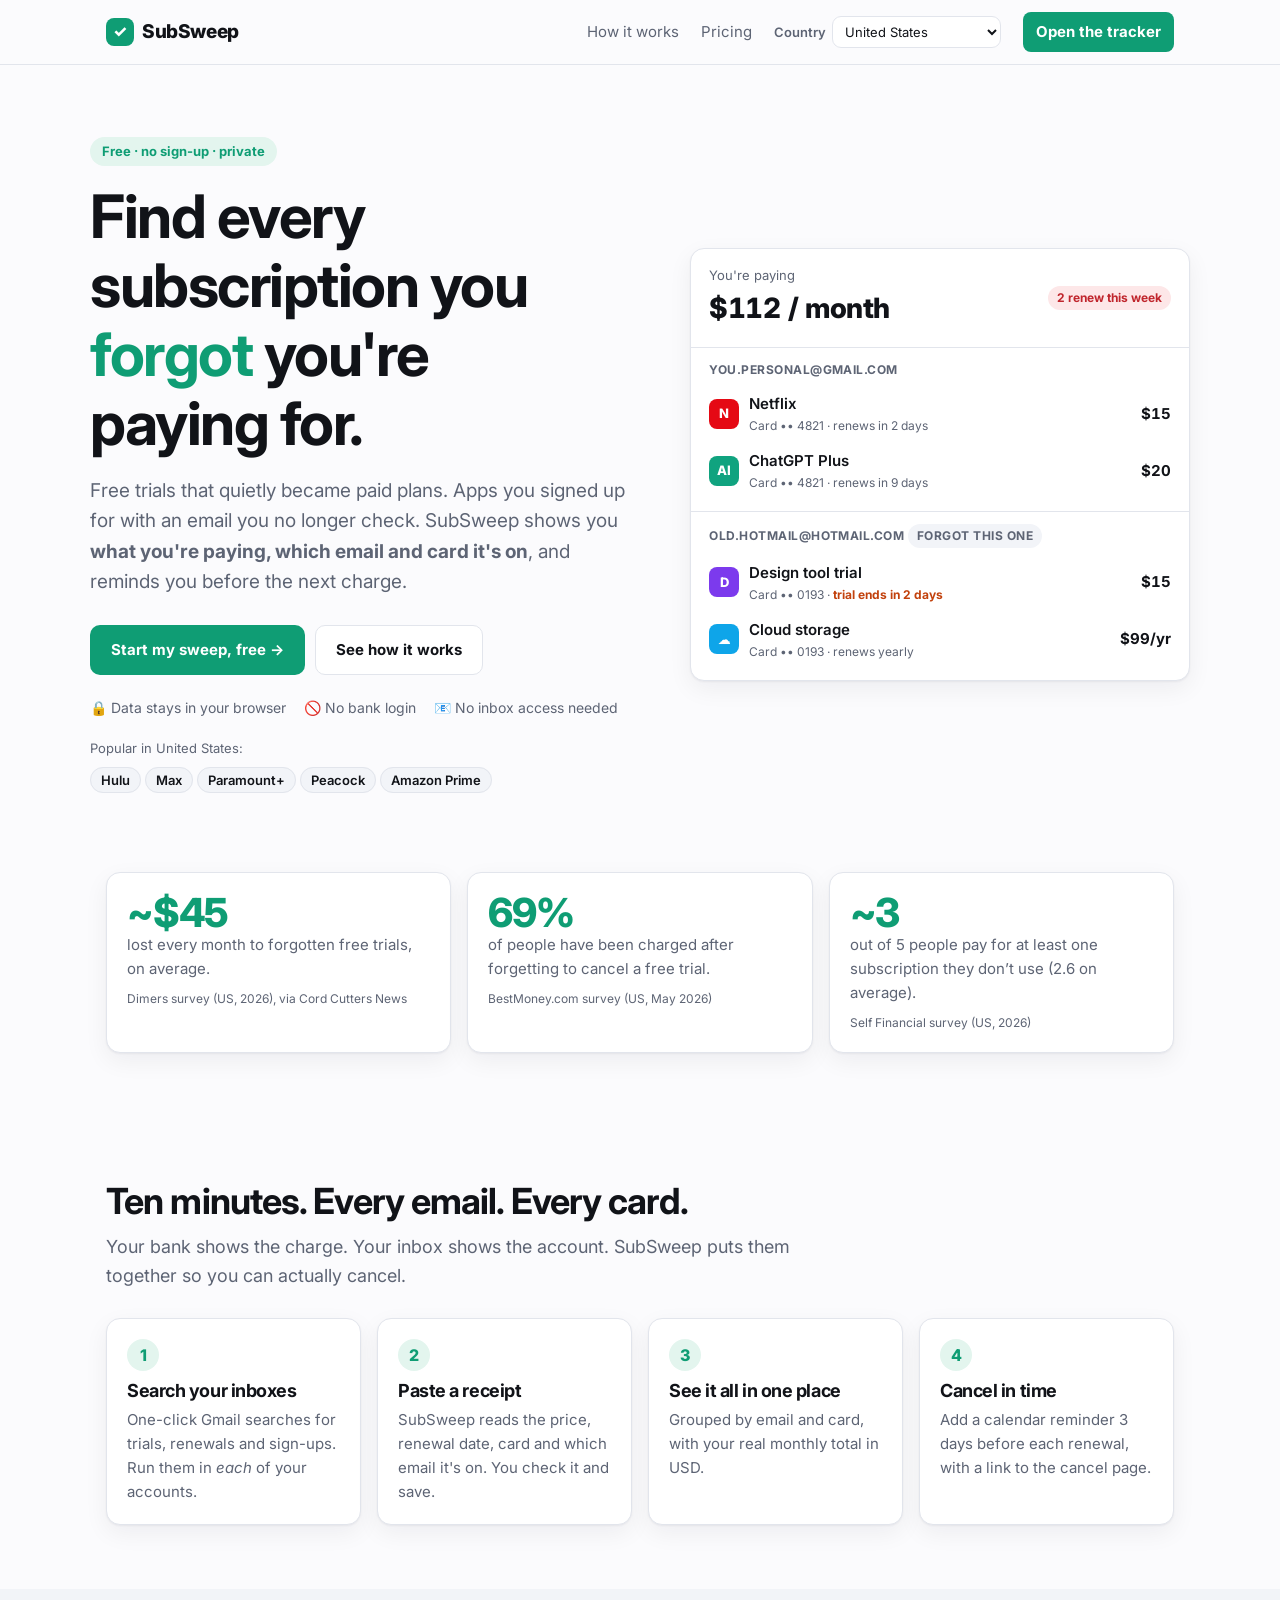
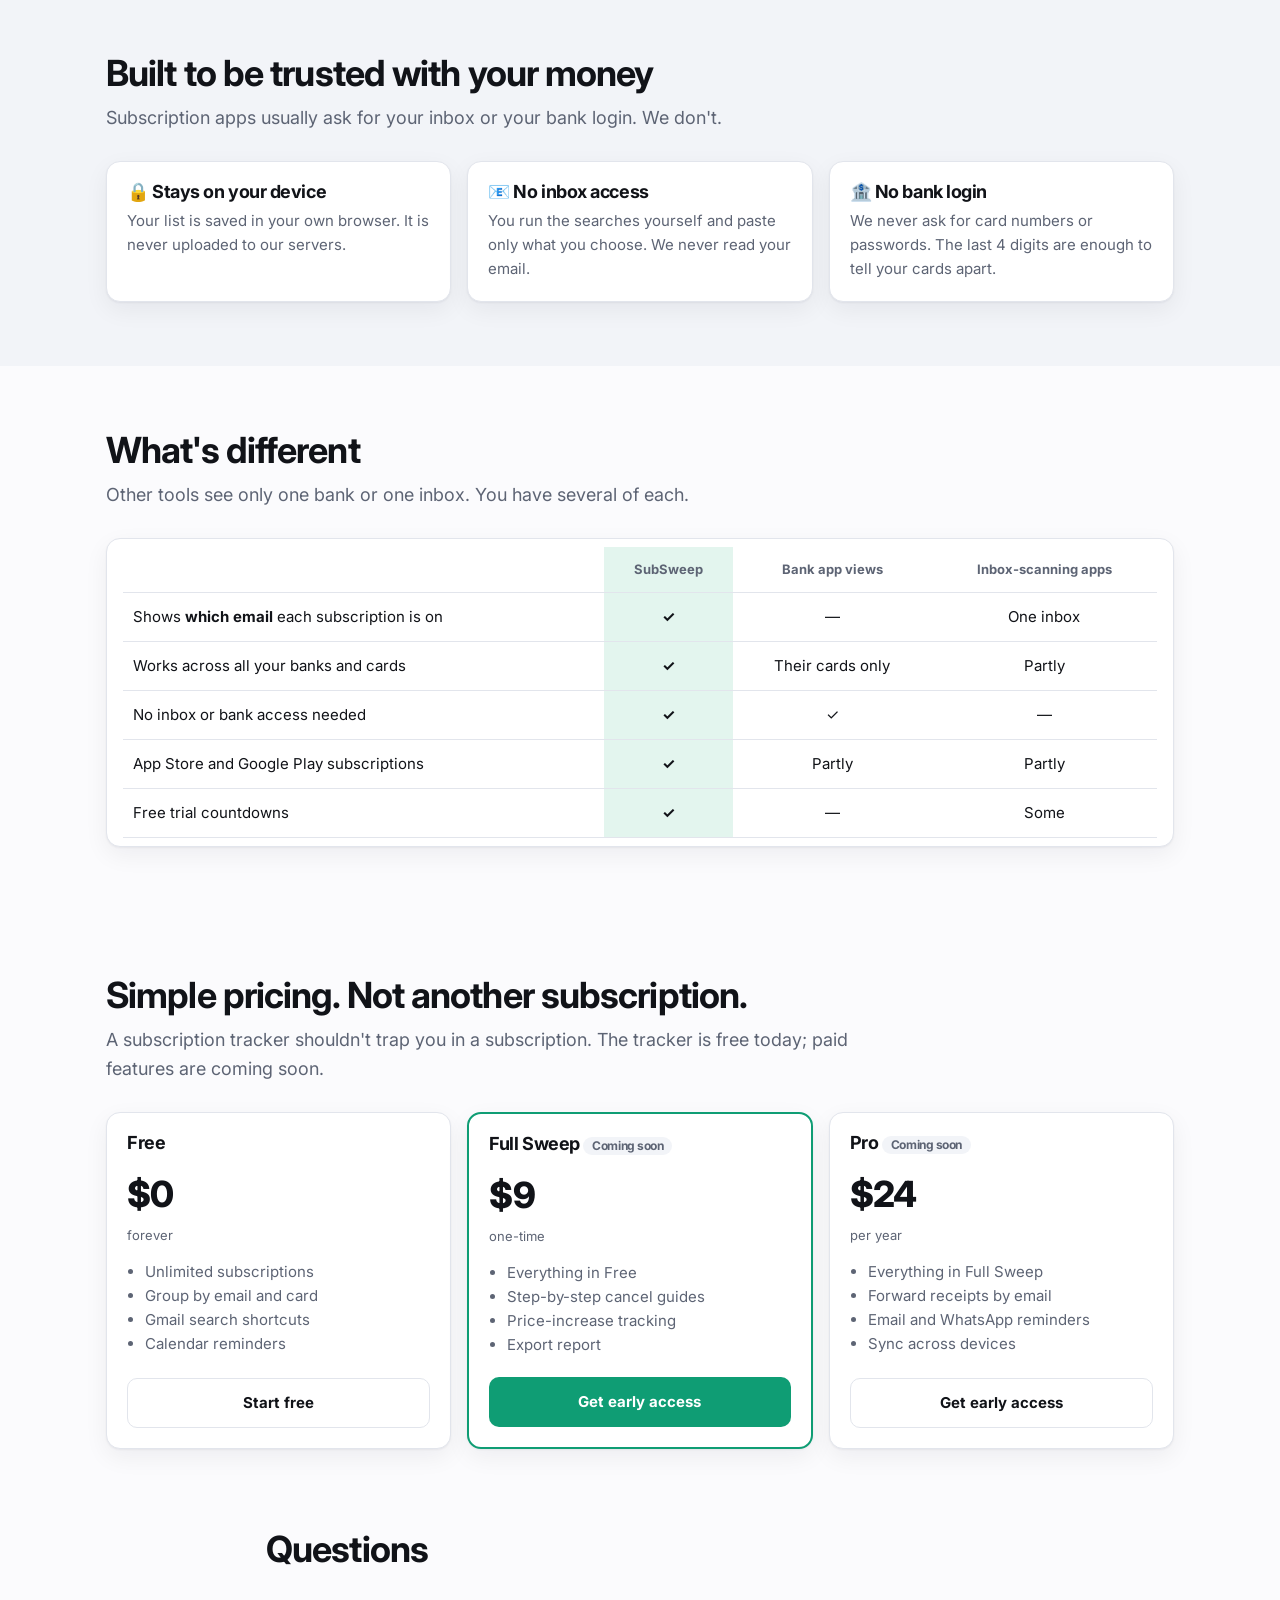
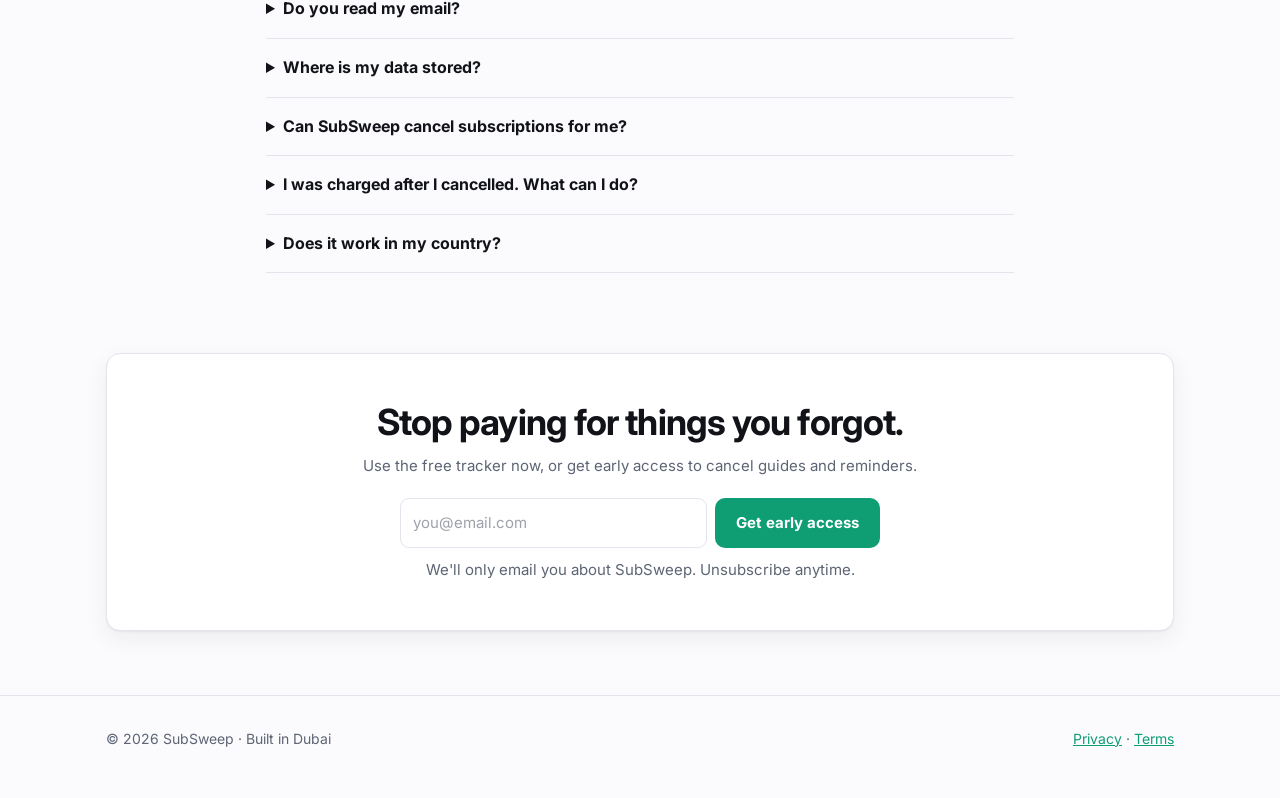
==== index.html @ aaaa26af "SubSweep: landing page and private subscription tracker Co-Authored-By: Claude Opus 5.5 <noreply@ant" ====
<!doctype html>
<html lang="en">
<head>
<meta charset="utf-8">
<meta name="viewport" content="width=device-width, initial-scale=1, viewport-fit=cover">
<title>SubSweep — Find every forgotten subscription</title>
<meta name="description" content="SubSweep finds the free trials and subscriptions you forgot, shows which email and card each one is on, and reminds you before you're charged. Free and private: your data stays in your browser.">
<link rel="canonical" href="https://subsweep.sharpmoneyboard.com/">
<meta property="og:type" content="website">
<meta property="og:site_name" content="SubSweep">
<meta property="og:title" content="SubSweep — Find every forgotten subscription">
<meta property="og:description" content="See every subscription, which email and card it's on, and get reminded before the next charge. Free, private, no sign-up.">
<meta property="og:url" content="https://subsweep.sharpmoneyboard.com/">
<meta property="og:image" content="https://subsweep.sharpmoneyboard.com/og.png">
<meta name="twitter:card" content="summary_large_image">
<meta name="theme-color" content="#0f9d74">
<link rel="icon" href="favicon.svg" type="image/svg+xml">
<link rel="preconnect" href="https://fonts.googleapis.com">
<link rel="preconnect" href="https://fonts.gstatic.com" crossorigin>
<link rel="stylesheet" href="https://fonts.googleapis.com/css2?family=Inter:wght@400;500;600;700;800&display=swap">
<link rel="stylesheet" href="styles.css">
<style>
  .hero { padding: 72px 0 56px; display: grid; grid-template-columns: 1.05fr .95fr; gap: 48px; align-items: center; }
  .hero h1 { font-size: clamp(36px, 5.6vw, 60px); margin: 16px 0 18px; text-wrap: balance; }
  .hero h1 em { font-style: normal; color: var(--accent); }
  .hero .sub { font-size: 19px; color: var(--muted); margin: 0 0 28px; max-width: 32em; }
  .hero-ctas { display: flex; gap: 10px; flex-wrap: wrap; }
  .trust { display: flex; gap: 18px; flex-wrap: wrap; margin-top: 22px; font-size: 14px; color: var(--muted); }

  .mock { padding: 0; overflow: hidden; }
  .mock-top { display: flex; justify-content: space-between; align-items: center; gap: 8px; padding: 16px 18px; border-bottom: 1px solid var(--border); }
  .mock-total { white-space: nowrap; font-size: clamp(22px, 5vw, 28px); font-weight: 800; letter-spacing: -.02em; font-variant-numeric: tabular-nums; }
  .mock-group { padding: 12px 18px; border-bottom: 1px solid var(--border); }
  .mock-group:last-child { border-bottom: 0; }
  .mock-email { font-size: 12px; font-weight: 700; color: var(--muted); text-transform: uppercase; letter-spacing: .04em; margin-bottom: 6px; }
  .mock-row { display: flex; align-items: center; gap: 10px; padding: 7px 0; font-size: 15px; }
  .mock-row .ico { width: 30px; height: 30px; border-radius: 8px; display: grid; place-items: center; font-weight: 800; font-size: 13px; color: #fff; flex: none; }
  .mock-row .name { flex: 1; font-weight: 600; min-width: 0; }
  .mock-row .name small { display: block; font-weight: 400; color: var(--muted); font-size: 12px; }
  .mock-row .amt { font-weight: 700; font-variant-numeric: tabular-nums; white-space: nowrap; }

  .local { display: flex; gap: 8px; flex-wrap: wrap; align-items: center; margin-top: 18px; }
  .chip { font-size: 13px; font-weight: 600; padding: 4px 10px; border-radius: 999px; background: var(--surface-2); color: var(--text); border: 1px solid var(--border); }

  .stats { display: grid; grid-template-columns: repeat(3, 1fr); gap: 16px; }
  .stat-n { font-size: 40px; font-weight: 800; letter-spacing: -.03em; color: var(--accent); line-height: 1; }
  .stat p { margin: 8px 0 0; color: var(--muted); font-size: 15px; }
  .stat cite { display: block; font-style: normal; font-size: 12px; margin-top: 8px; color: var(--muted); }

  .step-n { width: 32px; height: 32px; border-radius: 50%; background: var(--accent-soft); color: var(--accent); font-weight: 800; display: grid; place-items: center; margin-bottom: 10px; }
  .card h3 { margin: 0 0 6px; font-size: 18px; }
  .card p { margin: 0; color: var(--muted); font-size: 15px; }

  .compare { width: 100%; border-collapse: collapse; font-size: 15px; }
  .compare th, .compare td { padding: 12px 10px; border-bottom: 1px solid var(--border); text-align: left; }
  .compare th { font-size: 13px; color: var(--muted); font-weight: 700; }
  .compare td:not(:first-child), .compare th:not(:first-child) { text-align: center; }
  .compare .us { background: var(--accent-soft); font-weight: 700; }
  .table-scroll { overflow-x: auto; }

  .price-grid { display: grid; grid-template-columns: repeat(3, 1fr); gap: 16px; align-items: stretch; }
  .price { display: flex; flex-direction: column; }
  .price .amt { font-size: 36px; font-weight: 800; letter-spacing: -.02em; margin: 6px 0 2px; }
  .price .approx { font-size: 13px; color: var(--muted); min-height: 1.2em; }
  .price ul { padding-left: 18px; margin: 14px 0 20px; color: var(--muted); font-size: 15px; flex: 1; }
  .price.featured { border: 2px solid var(--accent); }

  details { border-bottom: 1px solid var(--border); padding: 16px 0; }
  summary { cursor: pointer; font-weight: 700; }
  details p { color: var(--muted); margin: 8px 0 0; }

  .cta-band { text-align: center; padding: 48px 20px; }
  .waitlist { display: flex; gap: 8px; max-width: 480px; margin: 20px auto 0; flex-wrap: wrap; }
  .waitlist input { flex: 1 1 220px; width: auto; }
  .thanks { margin-top: 14px; color: var(--accent); font-weight: 600; }
  .visually-hidden { position: absolute !important; width: 1px; height: 1px; overflow: hidden; clip: rect(0 0 0 0); white-space: nowrap; border: 0; padding: 0; margin: -1px; }

  .country { display: flex; align-items: center; gap: 6px; }
  .country select { width: auto; padding: 6px 8px; font-size: 13px; max-width: 170px; }

  @media (max-width: 860px) {
    .hero, .stats, .price-grid { grid-template-columns: 1fr; }
    .hero { padding-top: 36px; gap: 32px; }
  }
</style>
</head>
<body>
<header class="site-header">
  <div class="wrap">
    <a class="logo" href="./"><span class="logo-mark">✓</span>SubSweep</a>
    <nav class="nav">
      <a href="#how">How it works</a>
      <a href="#pricing">Pricing</a>
      <span class="country"><label for="country" class="small" style="margin:0">Country</label><select id="country"></select></span>
      <a href="app.html" class="btn btn-primary btn-sm">Open the tracker</a>
    </nav>
  </div>
</header>

<main>
  <div class="wrap hero">
    <div>
      <span class="eyebrow">Free · no sign-up · private</span>
      <h1>Find every subscription you <em>forgot</em> you're paying for.</h1>
      <p class="sub">Free trials that quietly became paid plans. Apps you signed up for with an email you no longer check. SubSweep shows you <strong>what you're paying, which email and card it's on</strong>, and reminds you before the next charge.</p>
      <div class="hero-ctas">
        <a href="app.html" class="btn btn-primary">Start my sweep, free →</a>
        <a href="#how" class="btn btn-ghost">See how it works</a>
      </div>
      <div class="trust"><span>🔒 Data stays in your browser</span><span>🚫 No bank login</span><span>📧 No inbox access needed</span></div>
      <div class="local" aria-live="polite"><span class="small muted" id="localLabel">Popular where you are:</span><span id="localChips"></span></div>
    </div>

    <div class="card mock" aria-label="Example SubSweep dashboard">
      <div class="mock-top">
        <div><div class="small muted">You're paying</div><div class="mock-total"><span data-money="412" data-cur="AED">AED 412</span> / month</div></div>
        <span class="pill pill-soon">2 renew this week</span>
      </div>
      <div class="mock-group">
        <div class="mock-email">you.personal@gmail.com</div>
        <div class="mock-row"><span class="ico" style="background:#e50914">N</span><span class="name">Netflix<small>Card •• 4821 · renews in 2 days</small></span><span class="amt" data-money="56" data-cur="AED">AED 56</span></div>
        <div class="mock-row"><span class="ico" style="background:#10a37f">AI</span><span class="name">ChatGPT Plus<small>Card •• 4821 · renews in 9 days</small></span><span class="amt" data-money="20" data-cur="USD">$20</span></div>
      </div>
      <div class="mock-group">
        <div class="mock-email">old.hotmail@hotmail.com <span class="pill pill-muted">forgot this one</span></div>
        <div class="mock-row"><span class="ico" style="background:#7c3aed">D</span><span class="name">Design tool trial<small>Card •• 0193 · <b style="color:var(--warn)">trial ends in 2 days</b></small></span><span class="amt" data-money="15" data-cur="USD">$15</span></div>
        <div class="mock-row"><span class="ico" style="background:#0ea5e9">☁</span><span class="name">Cloud storage<small>Card •• 0193 · renews yearly</small></span><span class="amt"><span data-money="99" data-cur="USD">$99</span>/yr</span></div>
      </div>
    </div>
  </div>

  <section style="padding-top:24px">
    <div class="wrap">
      <div class="stats">
        <div class="card stat"><div class="stat-n">~$45</div><p>lost every month to forgotten free trials, on average.</p><cite>Dimers survey (US, 2026), via Cord Cutters News</cite></div>
        <div class="card stat"><div class="stat-n">69%</div><p>of people have been charged after forgetting to cancel a free trial.</p><cite>BestMoney.com survey (US, May 2026)</cite></div>
        <div class="card stat" id="localStat"><div class="stat-n">~3</div><p>online subscriptions per person in the UAE, at around AED 90 each per month.</p><cite>Adsmehub UAE consumer survey</cite></div>
      </div>
    </div>
  </section>

  <section id="how">
    <div class="wrap">
      <h2>Ten minutes. Every email. Every card.</h2>
      <p class="lead">Your bank shows the charge. Your inbox shows the account. SubSweep puts them together so you can actually cancel.</p>
      <div class="grid-4">
        <div class="card"><div class="step-n">1</div><h3>Search your inboxes</h3><p>One-click Gmail searches for trials, renewals and sign-ups. Run them in <em>each</em> of your accounts.</p></div>
        <div class="card"><div class="step-n">2</div><h3>Paste a receipt</h3><p>SubSweep reads the price, renewal date, card and which email it's on. You check it and save.</p></div>
        <div class="card"><div class="step-n">3</div><h3>See it all in one place</h3><p>Grouped by email and card, with your real monthly total in <span data-curname>your currency</span>.</p></div>
        <div class="card"><div class="step-n">4</div><h3>Cancel in time</h3><p>Add a calendar reminder 3 days before each renewal, with a link to the cancel page.</p></div>
      </div>
    </div>
  </section>

  <section id="privacy" style="background:var(--surface-2)">
    <div class="wrap">
      <h2>Built to be trusted with your money</h2>
      <p class="lead">Subscription apps usually ask for your inbox or your bank login. We don't.</p>
      <div class="grid-3">
        <div class="card"><h3>🔒 Stays on your device</h3><p>Your list is saved in your own browser. It is never uploaded to our servers.</p></div>
        <div class="card"><h3>📧 No inbox access</h3><p>You run the searches yourself and paste only what you choose. We never read your email.</p></div>
        <div class="card"><h3>🏦 No bank login</h3><p>We never ask for card numbers or passwords. The last 4 digits are enough to tell your cards apart.</p></div>
      </div>
    </div>
  </section>

  <section>
    <div class="wrap">
      <h2>What's different</h2>
      <p class="lead">Other tools see only one bank or one inbox. You have several of each.</p>
      <div class="card table-scroll" style="padding:8px 16px">
        <table class="compare">
          <thead><tr><th></th><th class="us">SubSweep</th><th>Bank app views</th><th>Inbox-scanning apps</th></tr></thead>
          <tbody>
            <tr><td>Shows <strong>which email</strong> each subscription is on</td><td class="us">✓</td><td>—</td><td>One inbox</td></tr>
            <tr><td>Works across all your banks and cards</td><td class="us">✓</td><td>Their cards only</td><td>Partly</td></tr>
            <tr><td>No inbox or bank access needed</td><td class="us">✓</td><td>✓</td><td>—</td></tr>
            <tr><td>App Store and Google Play subscriptions</td><td class="us">✓</td><td>Partly</td><td>Partly</td></tr>
            <tr><td>Free trial countdowns</td><td class="us">✓</td><td>—</td><td>Some</td></tr>
          </tbody>
        </table>
      </div>
    </div>
  </section>

  <section id="pricing">
    <div class="wrap">
      <h2>Simple pricing. Not another subscription.</h2>
      <p class="lead">A subscription tracker shouldn't trap you in a subscription. The tracker is free today; paid features are coming soon.</p>
      <div class="price-grid">
        <div class="card price"><h3>Free</h3><div class="amt">$0</div><div class="approx">forever</div>
          <ul><li>Unlimited subscriptions</li><li>Group by email and card</li><li>Gmail search shortcuts</li><li>Calendar reminders</li></ul>
          <a href="app.html" class="btn btn-ghost">Start free</a></div>
        <div class="card price featured"><h3>Full Sweep <span class="pill pill-muted">Coming soon</span></h3><div class="amt">$9</div><div class="approx" data-approx="9">one-time</div>
          <ul><li>Everything in Free</li><li>Step-by-step cancel guides</li><li>Price-increase tracking</li><li>Export report</li></ul>
          <a href="#waitlist" class="btn btn-primary">Get early access</a></div>
        <div class="card price"><h3>Pro <span class="pill pill-muted">Coming soon</span></h3><div class="amt">$24</div><div class="approx" data-approx="24">per year</div>
          <ul><li>Everything in Full Sweep</li><li>Forward receipts by email</li><li>Email and WhatsApp reminders</li><li>Sync across devices</li></ul>
          <a href="#waitlist" class="btn btn-ghost">Get early access</a></div>
      </div>
    </div>
  </section>

  <section id="faq" style="padding-top:16px">
    <div class="wrap" style="max-width:780px">
      <h2>Questions</h2>
      <details><summary>Do you read my email?</summary><p>No. SubSweep gives you ready-made searches that open in your own Gmail. You decide what to copy into SubSweep.</p></details>
      <details><summary>Where is my data stored?</summary><p>In your browser's storage on this device. Clearing your browser data removes it, so use "Copy list as CSV" to keep a backup.</p></details>
      <details><summary>Can SubSweep cancel subscriptions for me?</summary><p>Not automatically. That would need your passwords. Instead, we link you to the right cancel page and remind you before you're charged.</p></details>
      <details><summary>I was charged after I cancelled. What can I do?</summary><p>Keep your cancellation email, contact the merchant first, then your bank's dispute team. This is general information, not legal advice.</p></details>
      <details><summary>Does it work in my country?</summary><p>Yes. SubSweep picks your currency and popular local services from your device's time zone. You can change the country at the top of the page.</p></details>
    </div>
  </section>

  <section id="waitlist" style="padding-top:16px">
    <div class="wrap">
      <div class="card cta-band">
        <h2>Stop paying for things you forgot.</h2>
        <p class="lead" style="margin:0 auto">Use the free tracker now, or get early access to cancel guides and reminders.</p>
        <form class="waitlist" id="wlForm" novalidate>
          <label for="wlEmail" class="visually-hidden">Email address</label>
          <input type="email" id="wlEmail" name="email" placeholder="you@email.com" autocomplete="email" required>
          <input type="text" name="_honey" tabindex="-1" autocomplete="off" class="visually-hidden" aria-hidden="true">
          <button class="btn btn-primary" type="submit" id="wlBtn">Get early access</button>
        </form>
        <p class="small muted" style="margin-top:10px">We'll only email you about SubSweep. Unsubscribe anytime.</p>
        <div class="thanks" id="wlThanks" role="status" hidden>✓ You're on the list. While you wait, <a href="app.html">start your free sweep</a>.</div>
        <div class="small" id="wlErr" role="alert" hidden style="color:var(--danger); margin-top:10px"></div>
      </div>
    </div>
  </section>
</main>

<footer class="site-footer">
  <div class="wrap">
    <span>© 2026 SubSweep · Built in Dubai</span>
    <span><a href="privacy.html">Privacy</a> · <a href="terms.html">Terms</a></span>
  </div>
</footer>

<script src="config.js"></script>
<script src="locale.js"></script>
<script>
(function () {
  var L = window.SSLocale, CFG = window.SS_CONFIG || {};
  L.bindSelect(document.getElementById('country'));

  function esc(s) { return String(s).replace(/[&<>"']/g, function (c) { return { '&': '&amp;', '<': '&lt;', '>': '&gt;', '"': '&quot;', "'": '&#39;' }[c]; }); }

  function apply(loc) {
    // Amounts in the example dashboard, shown in the visitor's currency
    document.querySelectorAll('[data-money]').forEach(function (el) {
      var v = L.convert(+el.dataset.money, el.dataset.cur, loc.cur);
      el.textContent = L.money(v, loc.cur, { maximumFractionDigits: 0 });
    });
    // "≈ local price" hints
    document.querySelectorAll('[data-approx]').forEach(function (el) {
      var base = el.dataset.approx === '9' ? 'one-time' : 'per year';
      el.textContent = loc.cur === 'USD' ? base : base + ' · ≈ ' + L.money(L.convert(+el.dataset.approx, 'USD', loc.cur), loc.cur, { maximumFractionDigits: 0 });
    });
    document.querySelectorAll('[data-curname]').forEach(function (el) { el.textContent = loc.cur; });
    document.getElementById('localLabel').textContent = 'Popular in ' + loc.name.replace(/ \(.*\)$/, '') + ':';
    document.getElementById('localChips').innerHTML = loc.local.slice(0, 5).map(function (n) { return '<span class="chip">' + esc(n) + '</span>'; }).join(' ');
    var s = loc.stat, box = document.getElementById('localStat');
    box.innerHTML = '<div class="stat-n">' + esc(s.n) + '</div><p>' + esc(s.t) + '</p><cite>' + esc(s.src) + '</cite>';
  }

  // Early access: posts to FormSubmit, which emails each sign-up (with the visitor's country) to the owner.
  var form = document.getElementById('wlForm');
  form.addEventListener('submit', function (e) {
    e.preventDefault();
    var email = document.getElementById('wlEmail'), btn = document.getElementById('wlBtn'), err = document.getElementById('wlErr');
    if (!email.value || !email.checkValidity()) { email.focus(); email.reportValidity(); return; }
    if (form.elements._honey.value) return; // bot
    var loc = L.get() || { code: 'XX', name: 'Unknown' };
    err.hidden = true; btn.disabled = true; var label = btn.textContent; btn.textContent = 'Joining…';
    fetch(CFG.formEndpoint, {
      method: 'POST',
      headers: { 'Content-Type': 'application/json', 'Accept': 'application/json' },
      body: JSON.stringify({
        email: email.value, country: loc.code + ' (' + loc.name + ')', source: 'subsweep-landing',
        _subject: 'New SubSweep early-access sign-up', _template: 'table', _captcha: 'false'
      })
    }).then(function (r) { return r.json().catch(function () { return {}; }).then(function (j) { return { ok: r.ok, j: j }; }); })
      .then(function (res) {
        if (!res.ok || String(res.j.success) === 'false') throw new Error(res.j.message || 'failed');
        form.hidden = true; document.getElementById('wlThanks').hidden = false;
      })
      .catch(function () {
        err.textContent = "That didn't go through. Check your connection and try again.";
        err.hidden = false; btn.disabled = false; btn.textContent = label;
      });
  });

  L.ready.then(apply);
  L.onChange(apply);
})();
</script>
</body>
</html>
---- styles.css ----
:root {
  --bg: #fbfbfd; --surface: #ffffff; --surface-2: #f2f4f8; --text: #111318; --muted: #5d6474;
  --accent: #0f9d74; --accent-2: #0b7d5c; --accent-ink: #ffffff; --accent-soft: #e3f5ee;
  --border: #e2e5ec; --warn: #c2410c; --warn-soft: #fdeee4; --danger: #c0262d; --danger-soft: #fde7e8;
  --shadow: 0 1px 2px rgba(16,24,40,.05), 0 8px 24px rgba(16,24,40,.06);
  --radius: 14px;
}
@media (prefers-color-scheme: dark) {
  :root:not([data-theme="light"]) {
    --bg: #0d1013; --surface: #151a1f; --surface-2: #1b2128; --text: #e9edf2; --muted: #9aa4b2;
    --accent: #34d39e; --accent-2: #5fe0b4; --accent-ink: #06231a; --accent-soft: #10302a;
    --border: #262e37; --warn: #fb923c; --warn-soft: #3a2414; --danger: #f87171; --danger-soft: #3b1a1c;
    --shadow: 0 1px 2px rgba(0,0,0,.3), 0 8px 24px rgba(0,0,0,.25);
    color-scheme: dark;
  }
}
:root[data-theme="dark"] {
  --bg: #0d1013; --surface: #151a1f; --surface-2: #1b2128; --text: #e9edf2; --muted: #9aa4b2;
  --accent: #34d39e; --accent-2: #5fe0b4; --accent-ink: #06231a; --accent-soft: #10302a;
  --border: #262e37; --warn: #fb923c; --warn-soft: #3a2414; --danger: #f87171; --danger-soft: #3b1a1c;
  --shadow: 0 1px 2px rgba(0,0,0,.3), 0 8px 24px rgba(0,0,0,.25);
  color-scheme: dark;
}

* { box-sizing: border-box; }
html { scroll-behavior: smooth; }
body { margin: 0; background: var(--bg); color: var(--text);
  font: 16px/1.6 "Inter", system-ui, -apple-system, "Segoe UI", Roboto, sans-serif; -webkit-font-smoothing: antialiased; }
a { color: var(--accent); }
.wrap { max-width: 1100px; margin: 0 auto;
  padding-left: max(16px, env(safe-area-inset-left, 0px)); padding-right: max(16px, env(safe-area-inset-right, 0px)); }
.wrap > * { min-width: 0; }
body::before { content: ""; position: fixed; inset: 0 0 auto; height: env(safe-area-inset-top, 0px); z-index: 10; background: var(--bg); }

/* header */
.site-header { position: sticky; top: env(safe-area-inset-top, 0px); z-index: 10; background: color-mix(in srgb, var(--bg) 85%, transparent);
  backdrop-filter: blur(10px); border-bottom: 1px solid var(--border); }
.site-header .wrap { display: flex; align-items: center; justify-content: space-between; height: 64px; gap: 12px; }
.logo { display: flex; align-items: center; gap: 8px; font-weight: 800; font-size: 19px; letter-spacing: -.02em; text-decoration: none; color: var(--text); }
.logo-mark { width: 28px; height: 28px; border-radius: 8px; background: var(--accent); color: var(--accent-ink);
  display: grid; place-items: center; font-size: 16px; }
.nav { display: flex; align-items: center; gap: 22px; }
.nav a { color: var(--muted); text-decoration: none; font-size: 15px; }
.nav a:hover { color: var(--text); }
.nav a.btn-primary, .nav a.btn-primary:hover { color: var(--accent-ink); }

/* buttons */
.btn { display: inline-flex; align-items: center; justify-content: center; gap: 8px; padding: 12px 20px; border-radius: 10px;
  font: inherit; font-weight: 700; font-size: 15px; border: 1px solid transparent; cursor: pointer; text-decoration: none; transition: transform .08s, background .15s; }
.btn:active { transform: translateY(1px); }
.btn:disabled { opacity: .6; cursor: progress; }
.btn:focus-visible, .tab:focus-visible, .link-btn:focus-visible, a:focus-visible { outline: 2px solid var(--accent); outline-offset: 2px; }
@media (prefers-reduced-motion: reduce) { * { transition: none !important; scroll-behavior: auto !important; } }
.btn-primary { background: var(--accent); color: var(--accent-ink); }
.btn-primary:hover { background: var(--accent-2); }
.btn-ghost { background: var(--surface); color: var(--text); border-color: var(--border); }
.btn-ghost:hover { background: var(--surface-2); }
.btn-sm { padding: 7px 12px; font-size: 13px; border-radius: 8px; }
.btn-danger { background: transparent; color: var(--danger); border-color: var(--border); }

/* generic */
.card { background: var(--surface); border: 1px solid var(--border); border-radius: var(--radius); padding: 20px; box-shadow: var(--shadow); }
.eyebrow { display: inline-block; font-size: 13px; font-weight: 700; color: var(--accent); background: var(--accent-soft);
  padding: 4px 12px; border-radius: 999px; }
.muted { color: var(--muted); }
.small { font-size: 13px; }
h1, h2, h3 { letter-spacing: -.025em; line-height: 1.15; }
h2 { font-size: clamp(26px, 3.4vw, 36px); margin: 0 0 10px; }
.lead { color: var(--muted); font-size: 18px; margin: 0 0 28px; max-width: 42em; }
section { padding: 64px 0; }
.grid-3 { display: grid; gap: 16px; grid-template-columns: repeat(3, 1fr); }
.grid-4 { display: grid; gap: 16px; grid-template-columns: repeat(4, 1fr); }
.pill { display: inline-block; font-size: 12px; font-weight: 700; padding: 2px 9px; border-radius: 999px; white-space: nowrap; }
.pill-trial { background: var(--warn-soft); color: var(--warn); }
.pill-soon { background: var(--danger-soft); color: var(--danger); }
.pill-ok { background: var(--accent-soft); color: var(--accent); }
.pill-muted { background: var(--surface-2); color: var(--muted); }

/* forms */
label { display: block; font-size: 13px; font-weight: 600; margin-bottom: 4px; color: var(--muted); }
input, select, textarea { width: 100%; padding: 10px 12px; font: inherit; font-size: 15px; color: var(--text);
  background: var(--surface); border: 1px solid var(--border); border-radius: 9px; }
input:focus, select:focus, textarea:focus { outline: 2px solid color-mix(in srgb, var(--accent) 40%, transparent); border-color: var(--accent); }
::placeholder { color: var(--muted); opacity: .6; }
textarea { resize: vertical; min-height: 140px; font-family: ui-monospace, "Cascadia Code", Consolas, monospace; font-size: 13px; }

footer.site-footer { border-top: 1px solid var(--border); padding: 32px 0 48px; color: var(--muted); font-size: 14px; }
footer.site-footer .wrap { display: flex; justify-content: space-between; gap: 16px; flex-wrap: wrap; }

.toast { position: fixed; left: 50%; bottom: calc(24px + env(safe-area-inset-bottom, 0px)); transform: translateX(-50%) translateY(20px); opacity: 0;
  background: var(--text); color: var(--bg); padding: 10px 18px; border-radius: 10px; font-size: 14px; font-weight: 600;
  transition: all .2s; pointer-events: none; z-index: 50; }
.toast.show { opacity: 1; transform: translateX(-50%) translateY(0); }

@media (max-width: 560px) {
  .hide-sm, .country label, .nav label[for="country"] { display: none; }
  .nav { gap: 10px; }
  .logo { font-size: 17px; }
}
@media (max-width: 860px) {
  .grid-3, .grid-4 { grid-template-columns: 1fr; }
  .nav a:not(.btn) { display: none; }
  section { padding: 44px 0; }
}
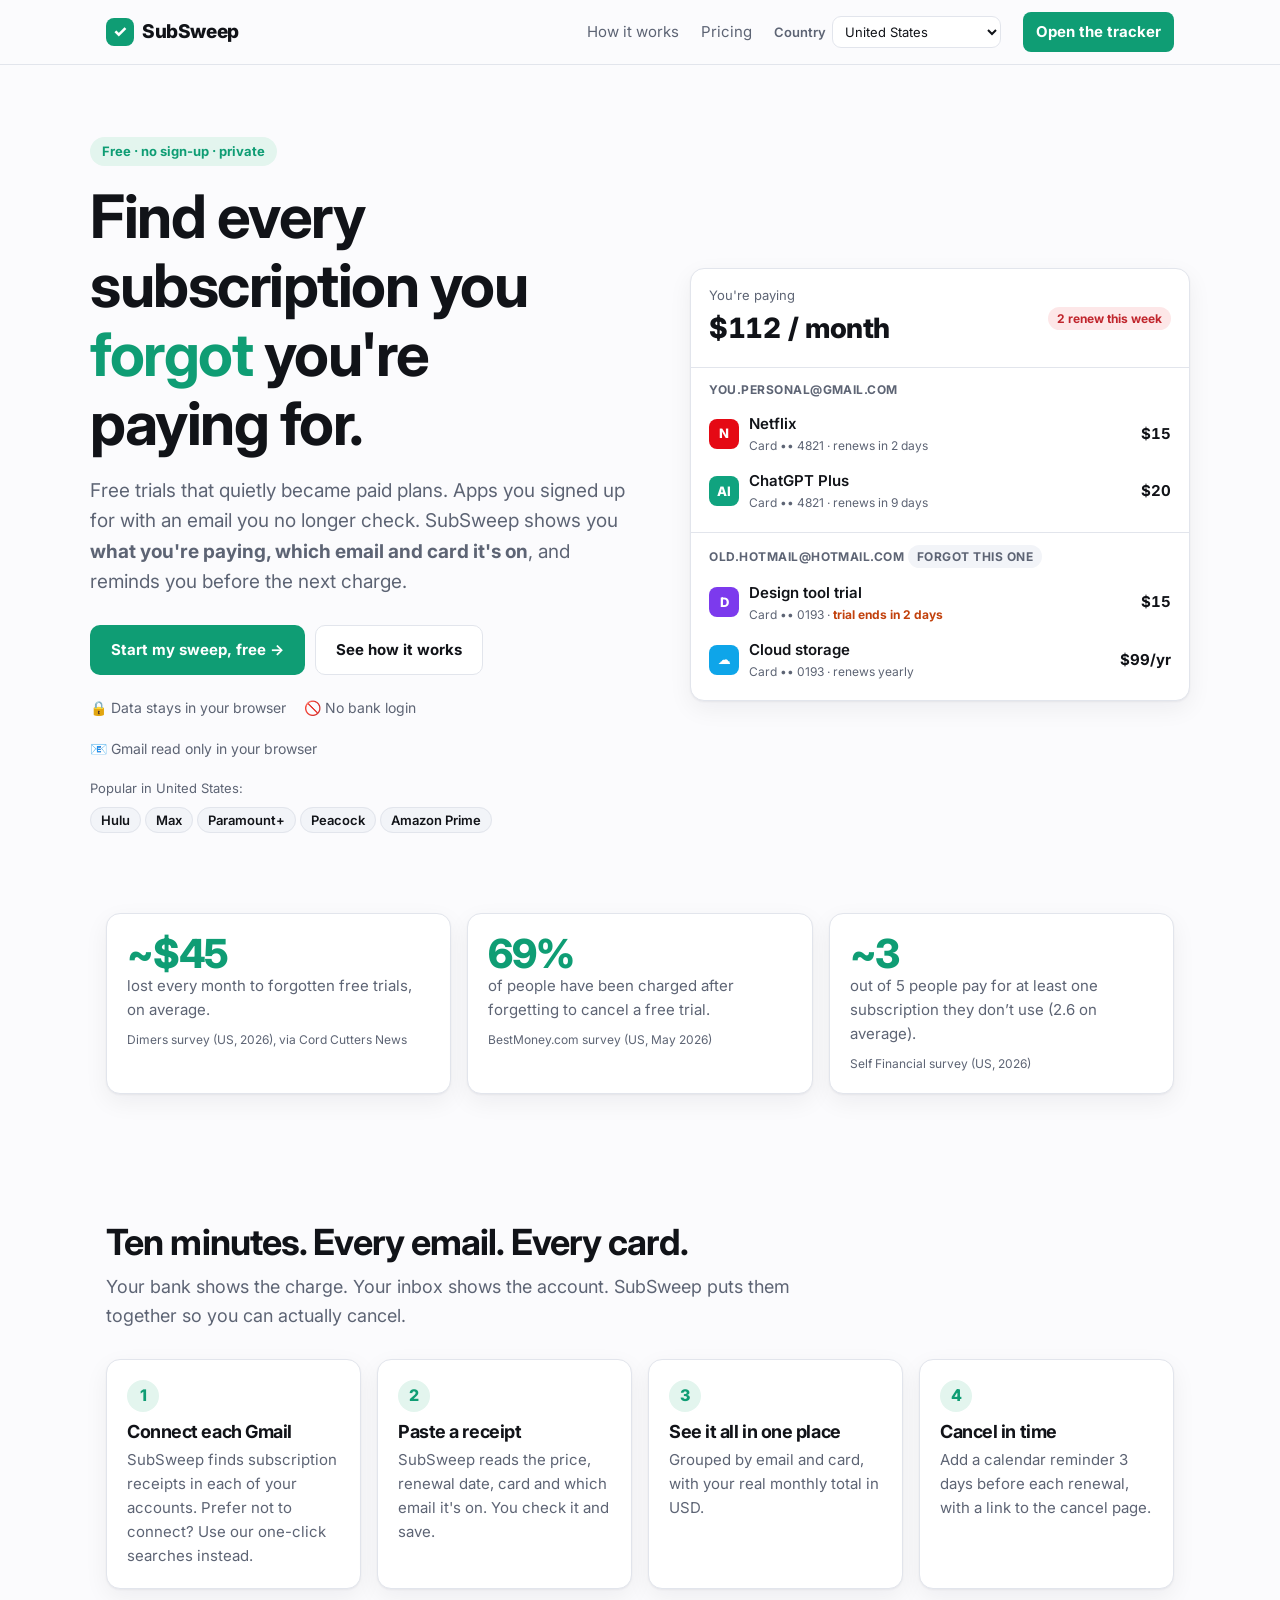
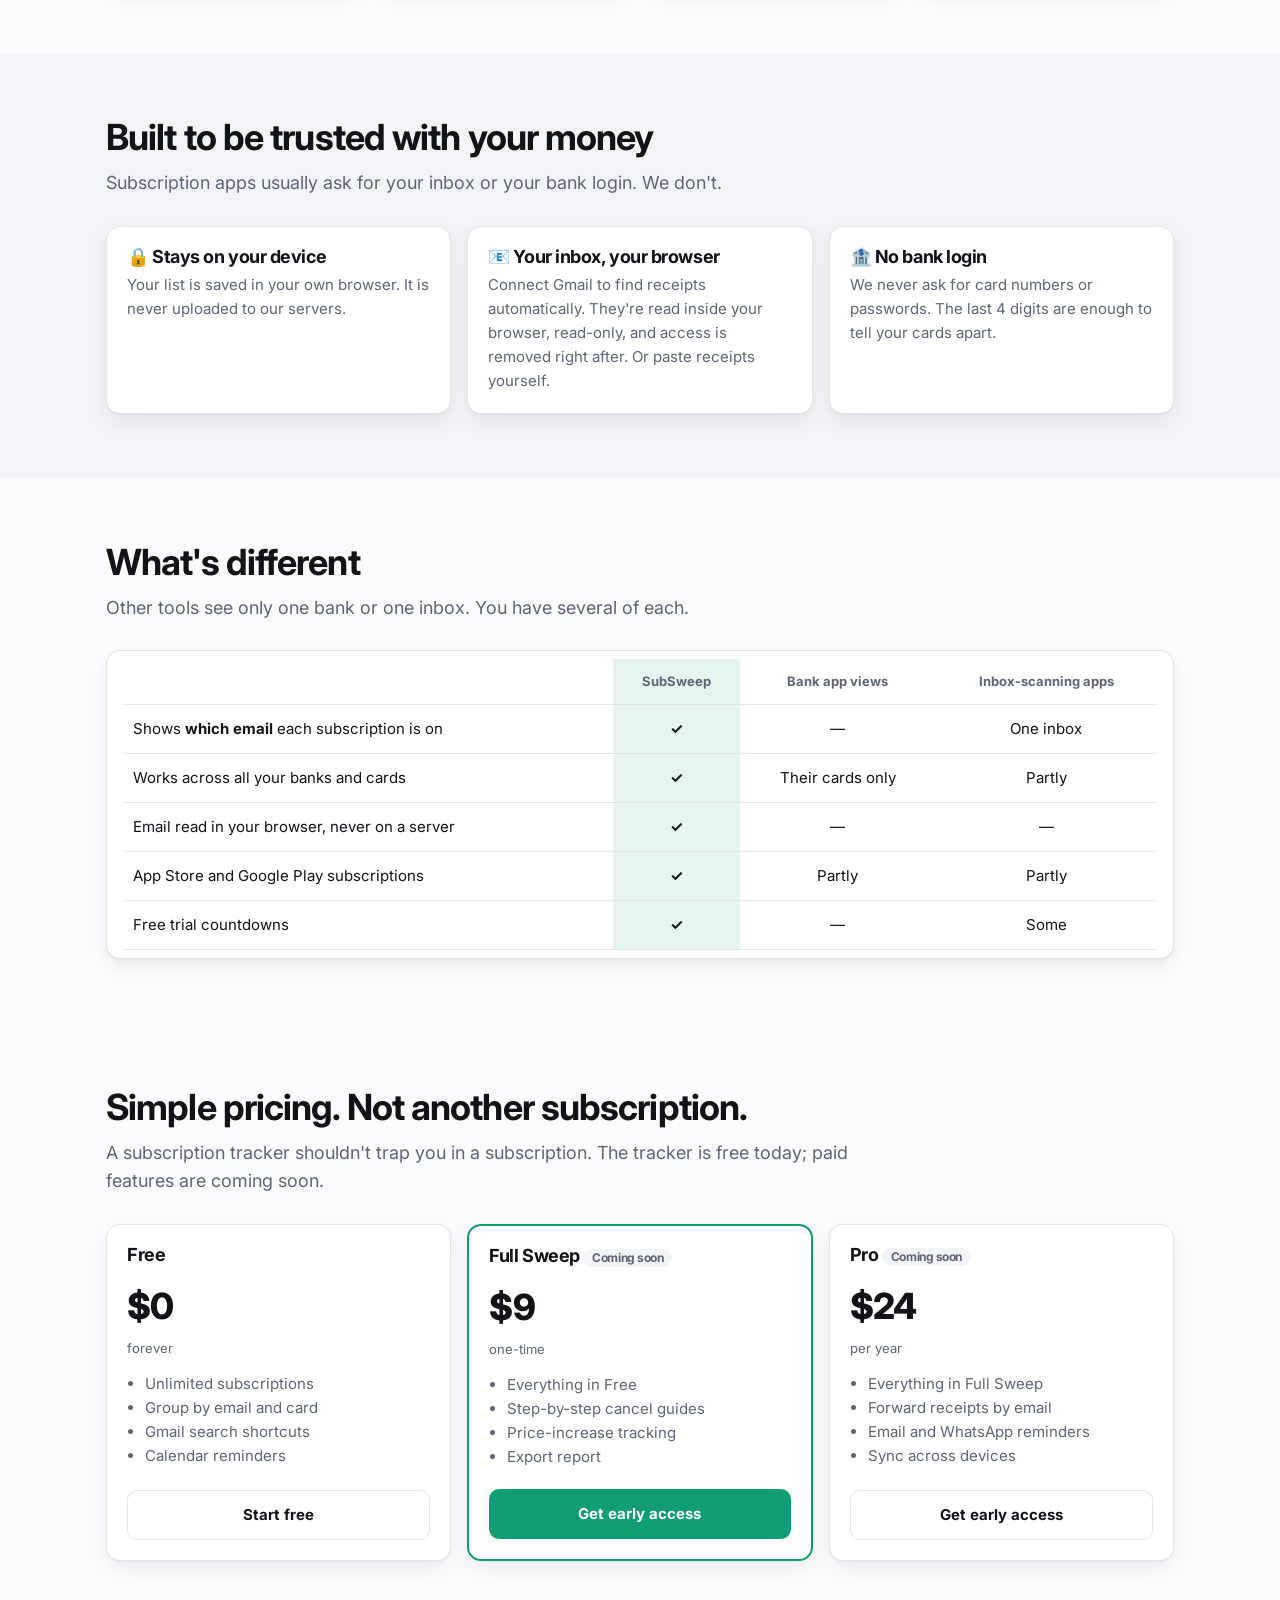
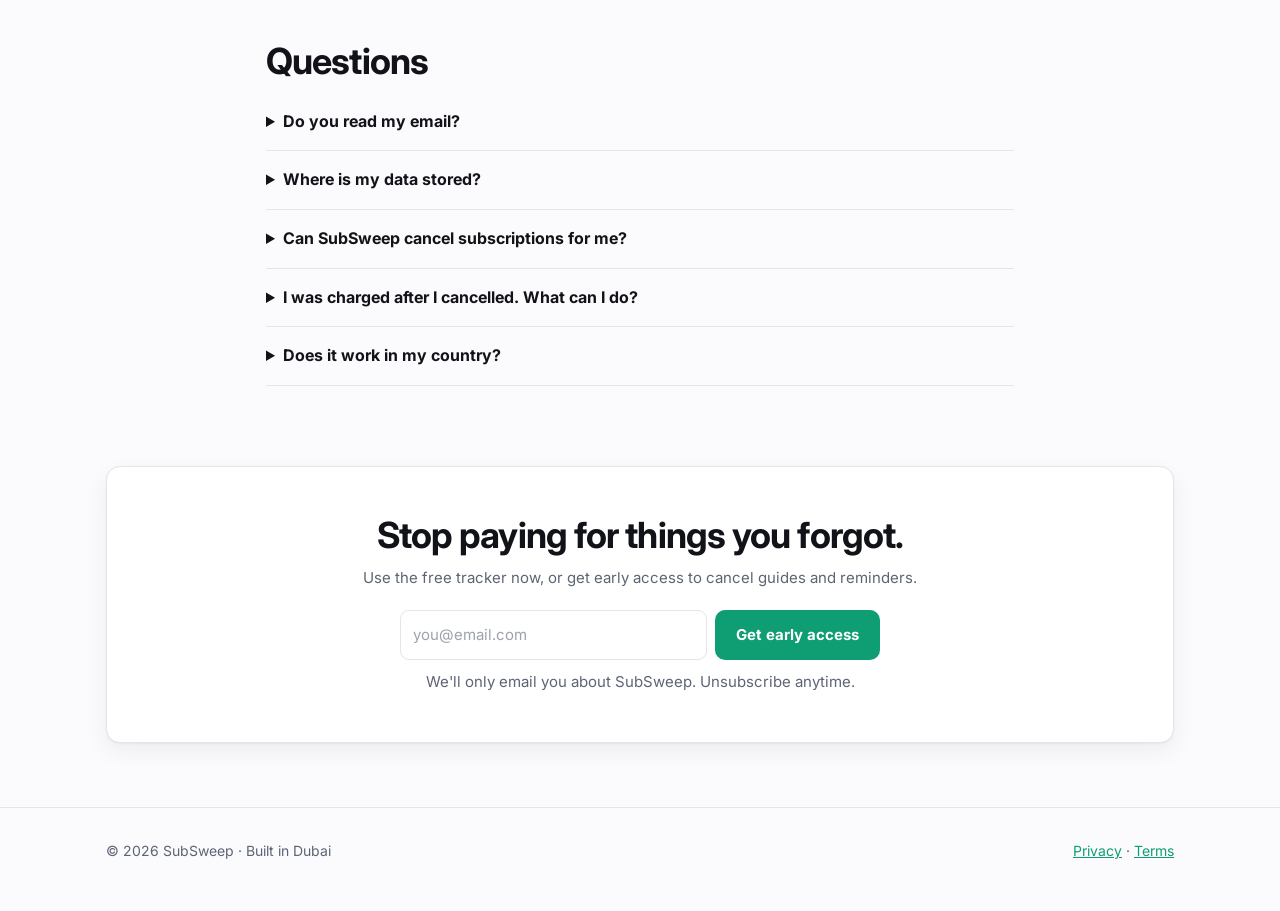
==== commit f3daead2: "Add Connect Gmail (beta): find subscription receipts in the browser Read-only Gmail scan runs client" ====
--- a/index.html
+++ b/index.html
@@ -107,7 +107,7 @@
         <a href="app.html" class="btn btn-primary">Start my sweep, free →</a>
         <a href="#how" class="btn btn-ghost">See how it works</a>
       </div>
-      <div class="trust"><span>🔒 Data stays in your browser</span><span>🚫 No bank login</span><span>📧 No inbox access needed</span></div>
+      <div class="trust"><span>🔒 Data stays in your browser</span><span>🚫 No bank login</span><span>📧 Gmail read only in your browser</span></div>
       <div class="local" aria-live="polite"><span class="small muted" id="localLabel">Popular where you are:</span><span id="localChips"></span></div>
     </div>
 
@@ -144,7 +144,7 @@
       <h2>Ten minutes. Every email. Every card.</h2>
       <p class="lead">Your bank shows the charge. Your inbox shows the account. SubSweep puts them together so you can actually cancel.</p>
       <div class="grid-4">
-        <div class="card"><div class="step-n">1</div><h3>Search your inboxes</h3><p>One-click Gmail searches for trials, renewals and sign-ups. Run them in <em>each</em> of your accounts.</p></div>
+        <div class="card"><div class="step-n">1</div><h3>Connect each Gmail</h3><p>SubSweep finds subscription receipts in each of your accounts. Prefer not to connect? Use our one-click searches instead.</p></div>
         <div class="card"><div class="step-n">2</div><h3>Paste a receipt</h3><p>SubSweep reads the price, renewal date, card and which email it's on. You check it and save.</p></div>
         <div class="card"><div class="step-n">3</div><h3>See it all in one place</h3><p>Grouped by email and card, with your real monthly total in <span data-curname>your currency</span>.</p></div>
         <div class="card"><div class="step-n">4</div><h3>Cancel in time</h3><p>Add a calendar reminder 3 days before each renewal, with a link to the cancel page.</p></div>
@@ -158,7 +158,7 @@
       <p class="lead">Subscription apps usually ask for your inbox or your bank login. We don't.</p>
       <div class="grid-3">
         <div class="card"><h3>🔒 Stays on your device</h3><p>Your list is saved in your own browser. It is never uploaded to our servers.</p></div>
-        <div class="card"><h3>📧 No inbox access</h3><p>You run the searches yourself and paste only what you choose. We never read your email.</p></div>
+        <div class="card"><h3>📧 Your inbox, your browser</h3><p>Connect Gmail to find receipts automatically. They're read inside your browser, read-only, and access is removed right after. Or paste receipts yourself.</p></div>
         <div class="card"><h3>🏦 No bank login</h3><p>We never ask for card numbers or passwords. The last 4 digits are enough to tell your cards apart.</p></div>
       </div>
     </div>
@@ -174,7 +174,7 @@
           <tbody>
             <tr><td>Shows <strong>which email</strong> each subscription is on</td><td class="us">✓</td><td>—</td><td>One inbox</td></tr>
             <tr><td>Works across all your banks and cards</td><td class="us">✓</td><td>Their cards only</td><td>Partly</td></tr>
-            <tr><td>No inbox or bank access needed</td><td class="us">✓</td><td>✓</td><td>—</td></tr>
+            <tr><td>Email read in your browser, never on a server</td><td class="us">✓</td><td>—</td><td>—</td></tr>
             <tr><td>App Store and Google Play subscriptions</td><td class="us">✓</td><td>Partly</td><td>Partly</td></tr>
             <tr><td>Free trial countdowns</td><td class="us">✓</td><td>—</td><td>Some</td></tr>
           </tbody>
@@ -204,7 +204,7 @@
   <section id="faq" style="padding-top:16px">
     <div class="wrap" style="max-width:780px">
       <h2>Questions</h2>
-      <details><summary>Do you read my email?</summary><p>No. SubSweep gives you ready-made searches that open in your own Gmail. You decide what to copy into SubSweep.</p></details>
+      <details><summary>Do you read my email?</summary><p>Only if you click "Connect Gmail", and then only inside your own browser, with read-only access that's removed right after the scan. Nothing is sent to our servers. Prefer not to connect? Use the ready-made searches and paste receipts yourself.</p></details>
       <details><summary>Where is my data stored?</summary><p>In your browser's storage on this device. Clearing your browser data removes it, so use "Copy list as CSV" to keep a backup.</p></details>
       <details><summary>Can SubSweep cancel subscriptions for me?</summary><p>Not automatically. That would need your passwords. Instead, we link you to the right cancel page and remind you before you're charged.</p></details>
       <details><summary>I was charged after I cancelled. What can I do?</summary><p>Keep your cancellation email, contact the merchant first, then your bank's dispute team. This is general information, not legal advice.</p></details>
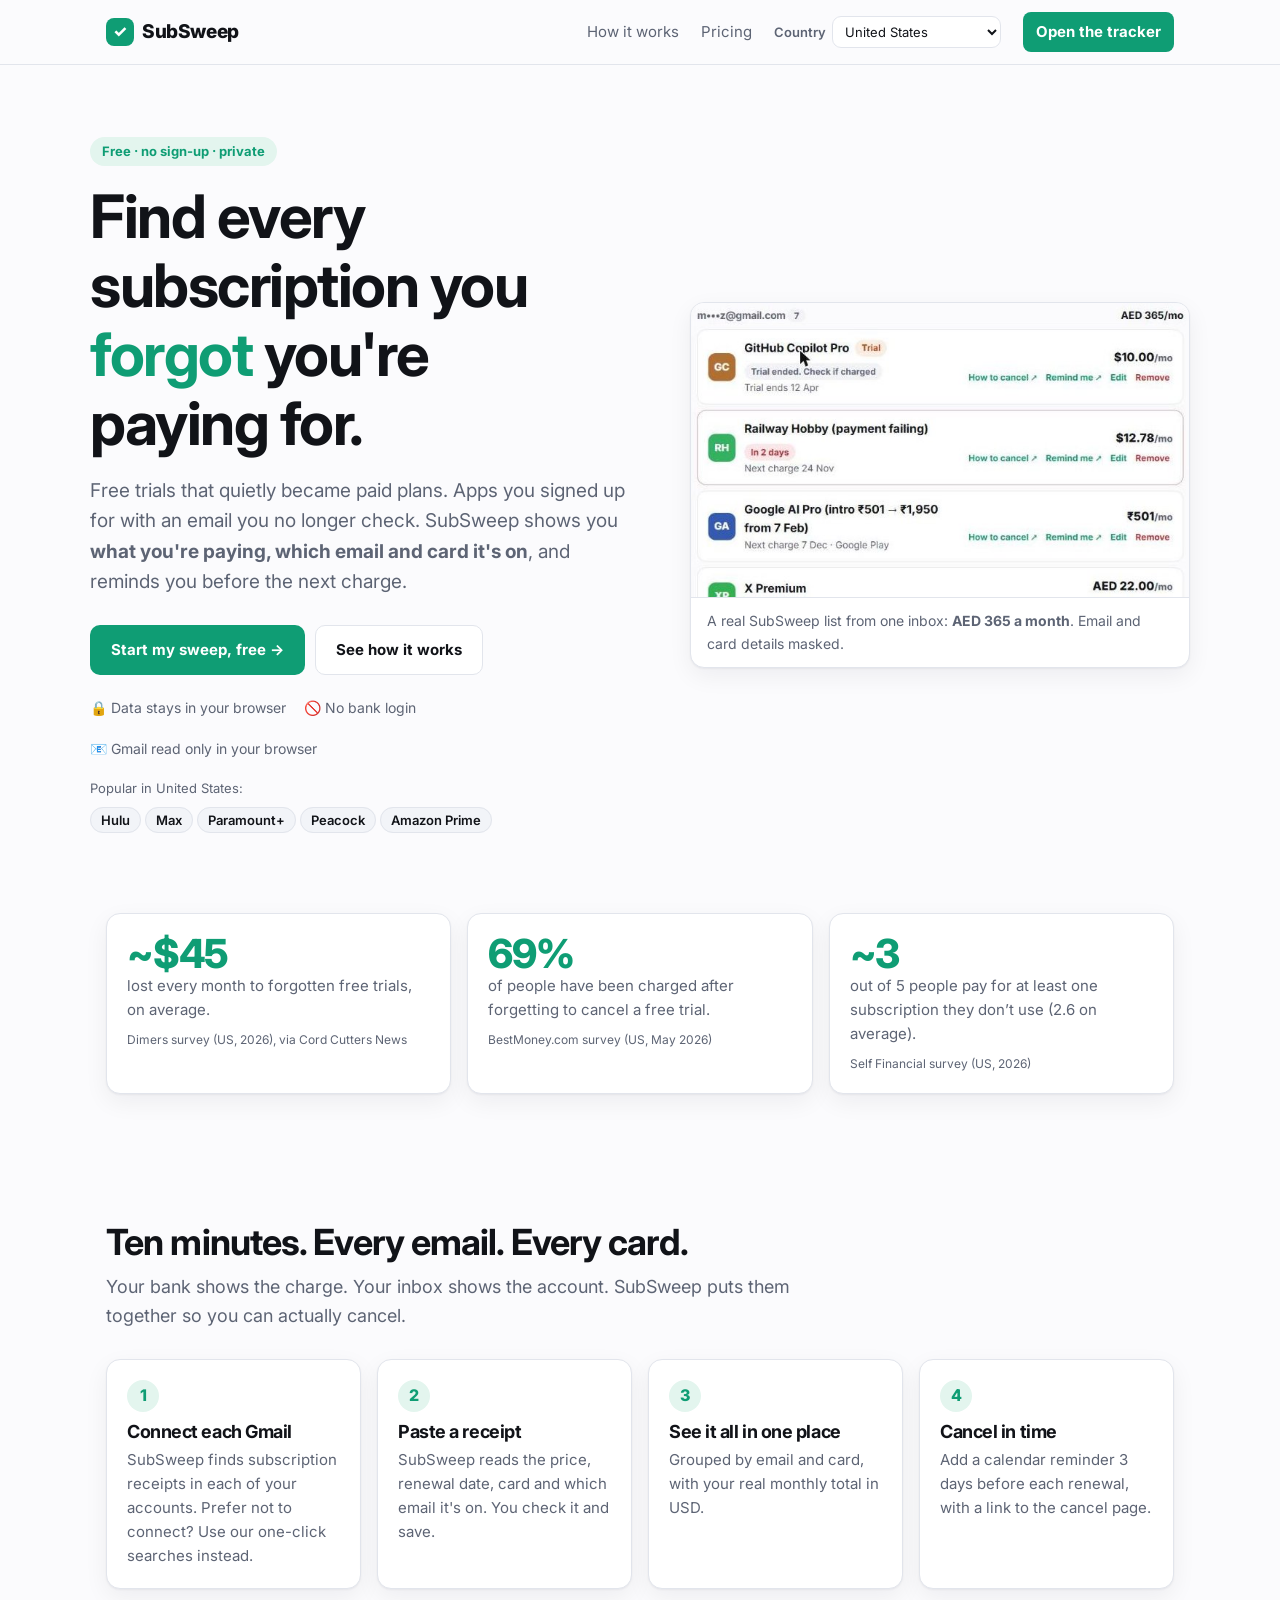
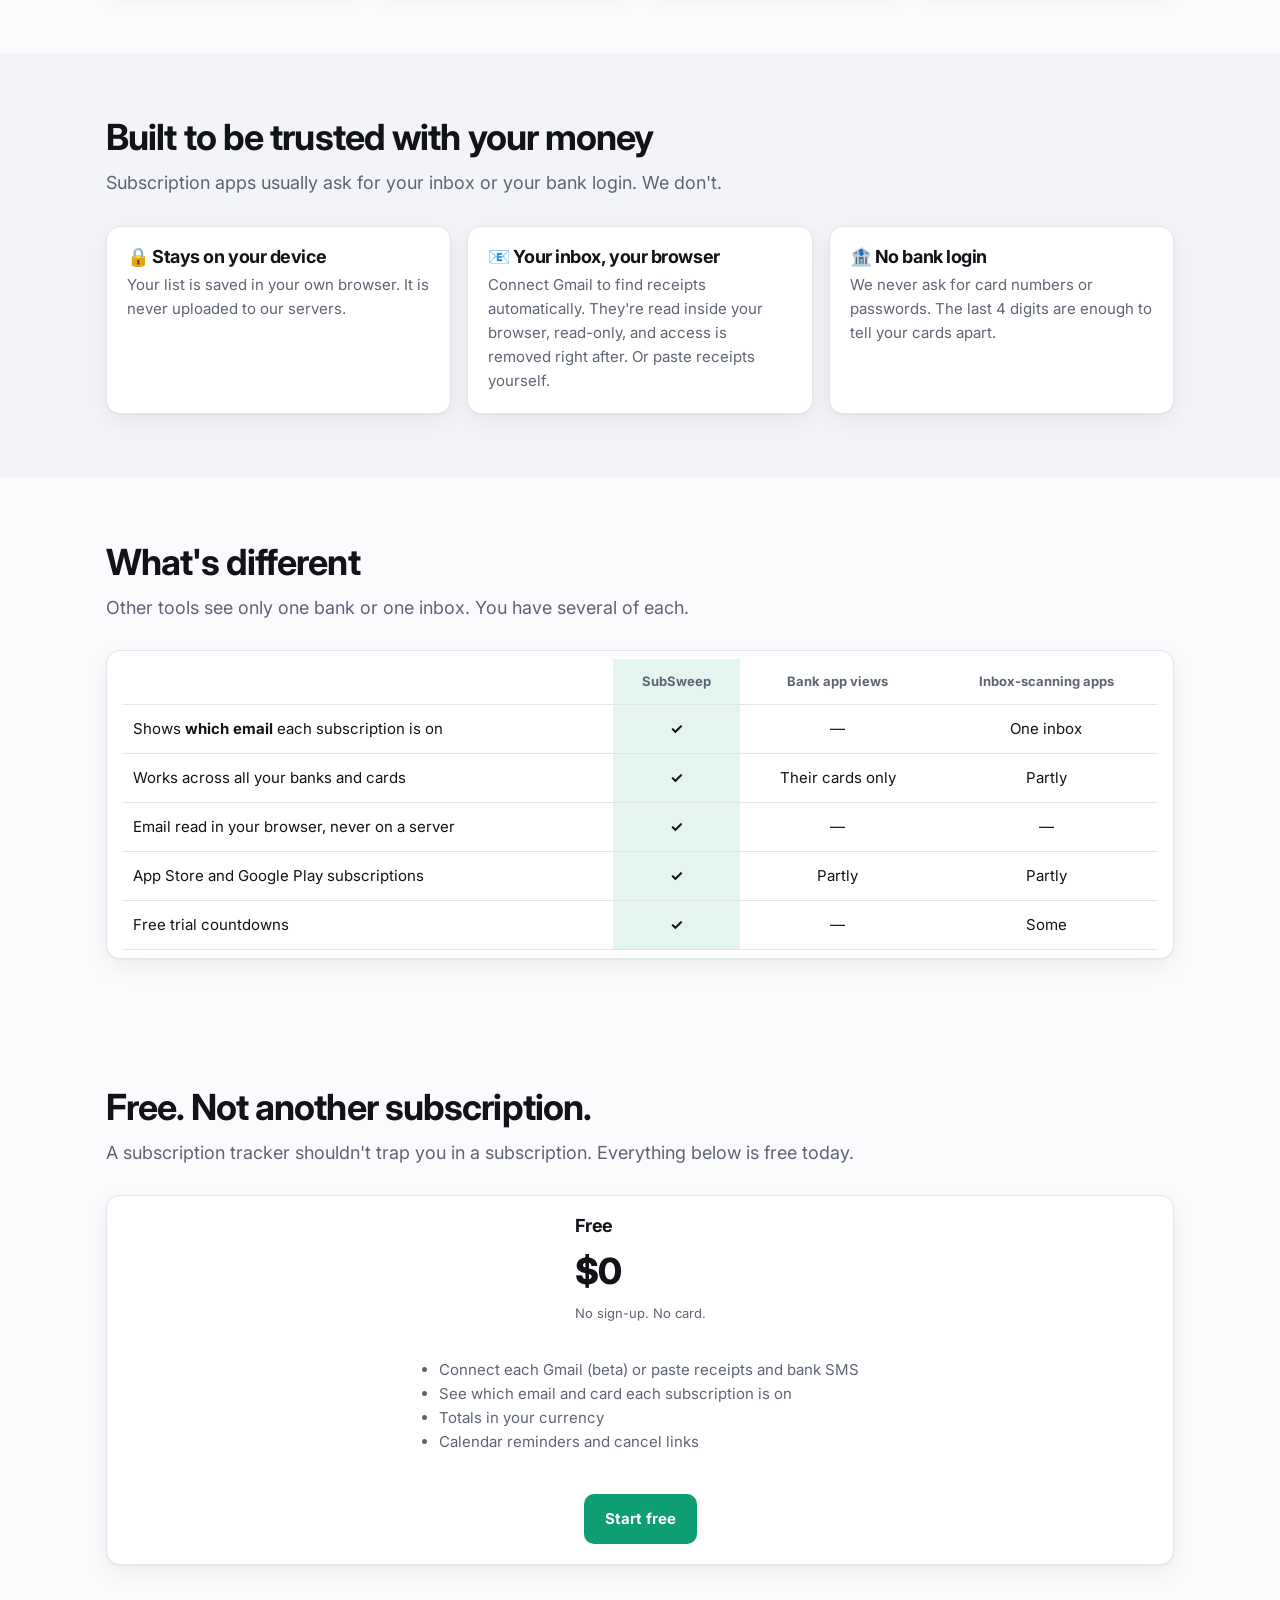
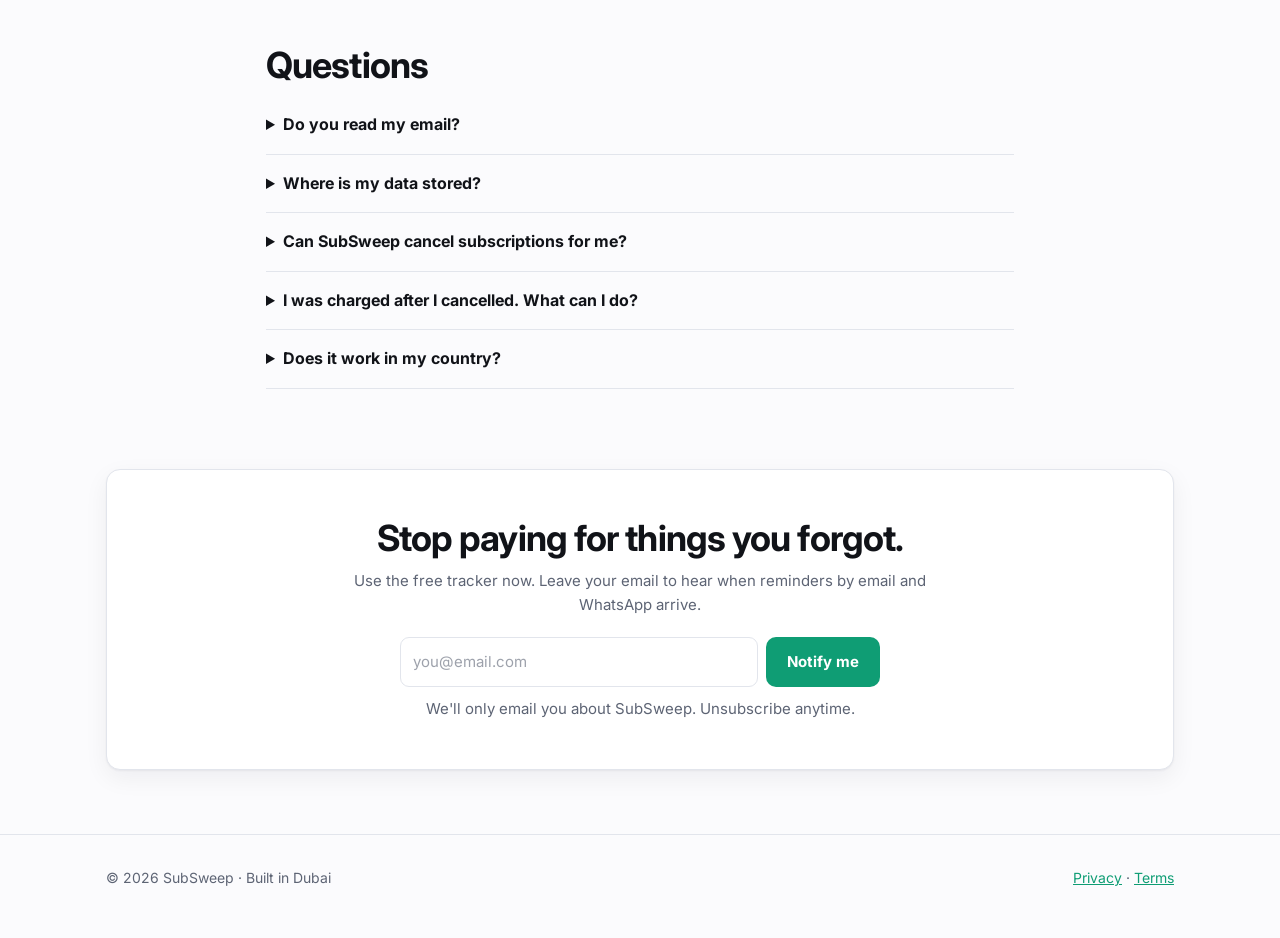
==== commit 6215bbd4: "Remove demo data; real screenshot; read bank SMS alerts - Drop example data, sample receipt and unre" ====
--- a/index.html
+++ b/index.html
@@ -42,6 +42,12 @@
   .local { display: flex; gap: 8px; flex-wrap: wrap; align-items: center; margin-top: 18px; }
   .chip { font-size: 13px; font-weight: 600; padding: 4px 10px; border-radius: 999px; background: var(--surface-2); color: var(--text); border: 1px solid var(--border); }
 
+  .real-shot { padding: 0; margin: 0; overflow: hidden; }
+  .real-shot img { display: block; width: 100%; height: auto; }
+  .real-shot figcaption { padding: 12px 16px; font-size: 14px; color: var(--muted); border-top: 1px solid var(--border); }
+  .free-only { display: grid; grid-template-columns: 220px 1fr auto; gap: 20px; align-items: center; }
+  .free-only ul { margin: 0; }
+  @media (max-width: 860px) { .free-only { grid-template-columns: 1fr; } }
   .stats { display: grid; grid-template-columns: repeat(3, 1fr); gap: 16px; }
   .stat-n { font-size: 40px; font-weight: 800; letter-spacing: -.03em; color: var(--accent); line-height: 1; }
   .stat p { margin: 8px 0 0; color: var(--muted); font-size: 15px; }
@@ -111,22 +117,10 @@
       <div class="local" aria-live="polite"><span class="small muted" id="localLabel">Popular where you are:</span><span id="localChips"></span></div>
     </div>
 
-    <div class="card mock" aria-label="Example SubSweep dashboard">
-      <div class="mock-top">
-        <div><div class="small muted">You're paying</div><div class="mock-total"><span data-money="412" data-cur="AED">AED 412</span> / month</div></div>
-        <span class="pill pill-soon">2 renew this week</span>
-      </div>
-      <div class="mock-group">
-        <div class="mock-email">you.personal@gmail.com</div>
-        <div class="mock-row"><span class="ico" style="background:#e50914">N</span><span class="name">Netflix<small>Card •• 4821 · renews in 2 days</small></span><span class="amt" data-money="56" data-cur="AED">AED 56</span></div>
-        <div class="mock-row"><span class="ico" style="background:#10a37f">AI</span><span class="name">ChatGPT Plus<small>Card •• 4821 · renews in 9 days</small></span><span class="amt" data-money="20" data-cur="USD">$20</span></div>
-      </div>
-      <div class="mock-group">
-        <div class="mock-email">old.hotmail@hotmail.com <span class="pill pill-muted">forgot this one</span></div>
-        <div class="mock-row"><span class="ico" style="background:#7c3aed">D</span><span class="name">Design tool trial<small>Card •• 0193 · <b style="color:var(--warn)">trial ends in 2 days</b></small></span><span class="amt" data-money="15" data-cur="USD">$15</span></div>
-        <div class="mock-row"><span class="ico" style="background:#0ea5e9">☁</span><span class="name">Cloud storage<small>Card •• 0193 · renews yearly</small></span><span class="amt"><span data-money="99" data-cur="USD">$99</span>/yr</span></div>
-      </div>
-    </div>
+    <figure class="card real-shot">
+      <img src="img/real-list.jpg" width="684" height="405" alt="A real SubSweep list: GitHub Copilot trial ended, Railway payment failing, Google AI Pro rising from ₹501 to ₹1,950, X Premium. Total AED 365 a month.">
+      <figcaption>A real SubSweep list from one inbox: <strong>AED 365 a month</strong>. Email and card details masked.</figcaption>
+    </figure>
   </div>
 
   <section style="padding-top:24px">
@@ -185,18 +179,12 @@
 
   <section id="pricing">
     <div class="wrap">
-      <h2>Simple pricing. Not another subscription.</h2>
-      <p class="lead">A subscription tracker shouldn't trap you in a subscription. The tracker is free today; paid features are coming soon.</p>
-      <div class="price-grid">
-        <div class="card price"><h3>Free</h3><div class="amt">$0</div><div class="approx">forever</div>
-          <ul><li>Unlimited subscriptions</li><li>Group by email and card</li><li>Gmail search shortcuts</li><li>Calendar reminders</li></ul>
-          <a href="app.html" class="btn btn-ghost">Start free</a></div>
-        <div class="card price featured"><h3>Full Sweep <span class="pill pill-muted">Coming soon</span></h3><div class="amt">$9</div><div class="approx" data-approx="9">one-time</div>
-          <ul><li>Everything in Free</li><li>Step-by-step cancel guides</li><li>Price-increase tracking</li><li>Export report</li></ul>
-          <a href="#waitlist" class="btn btn-primary">Get early access</a></div>
-        <div class="card price"><h3>Pro <span class="pill pill-muted">Coming soon</span></h3><div class="amt">$24</div><div class="approx" data-approx="24">per year</div>
-          <ul><li>Everything in Full Sweep</li><li>Forward receipts by email</li><li>Email and WhatsApp reminders</li><li>Sync across devices</li></ul>
-          <a href="#waitlist" class="btn btn-ghost">Get early access</a></div>
+      <h2>Free. Not another subscription.</h2>
+      <p class="lead">A subscription tracker shouldn't trap you in a subscription. Everything below is free today.</p>
+      <div class="card price free-only">
+        <div><h3>Free</h3><div class="amt">$0</div><div class="approx">No sign-up. No card.</div></div>
+        <ul><li>Connect each Gmail (beta) or paste receipts and bank SMS</li><li>See which email and card each subscription is on</li><li>Totals in your currency</li><li>Calendar reminders and cancel links</li></ul>
+        <a href="app.html" class="btn btn-primary">Start free</a>
       </div>
     </div>
   </section>
@@ -216,12 +204,12 @@
     <div class="wrap">
       <div class="card cta-band">
         <h2>Stop paying for things you forgot.</h2>
-        <p class="lead" style="margin:0 auto">Use the free tracker now, or get early access to cancel guides and reminders.</p>
+        <p class="lead" style="margin:0 auto">Use the free tracker now. Leave your email to hear when reminders by email and WhatsApp arrive.</p>
         <form class="waitlist" id="wlForm" novalidate>
           <label for="wlEmail" class="visually-hidden">Email address</label>
           <input type="email" id="wlEmail" name="email" placeholder="you@email.com" autocomplete="email" required>
           <input type="text" name="_honey" tabindex="-1" autocomplete="off" class="visually-hidden" aria-hidden="true">
-          <button class="btn btn-primary" type="submit" id="wlBtn">Get early access</button>
+          <button class="btn btn-primary" type="submit" id="wlBtn">Notify me</button>
         </form>
         <p class="small muted" style="margin-top:10px">We'll only email you about SubSweep. Unsubscribe anytime.</p>
         <div class="thanks" id="wlThanks" role="status" hidden>✓ You're on the list. While you wait, <a href="app.html">start your free sweep</a>.</div>
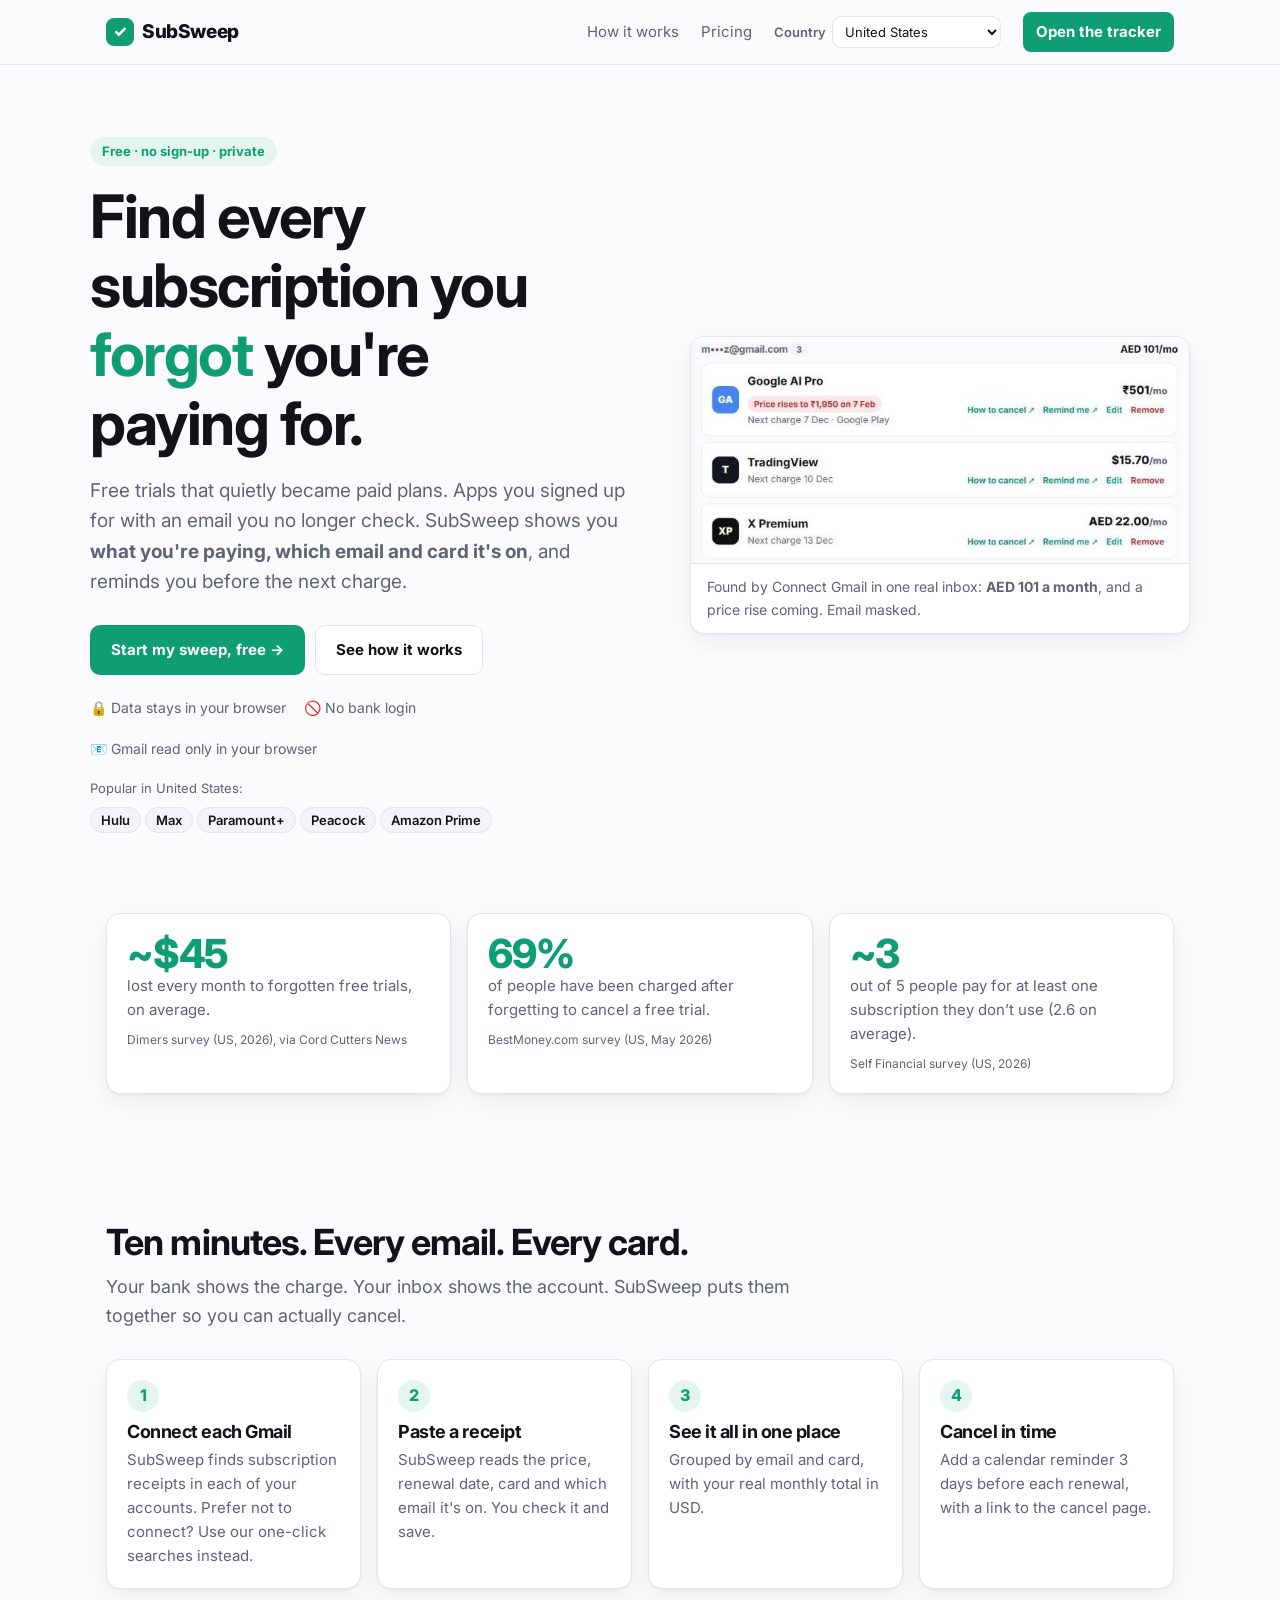
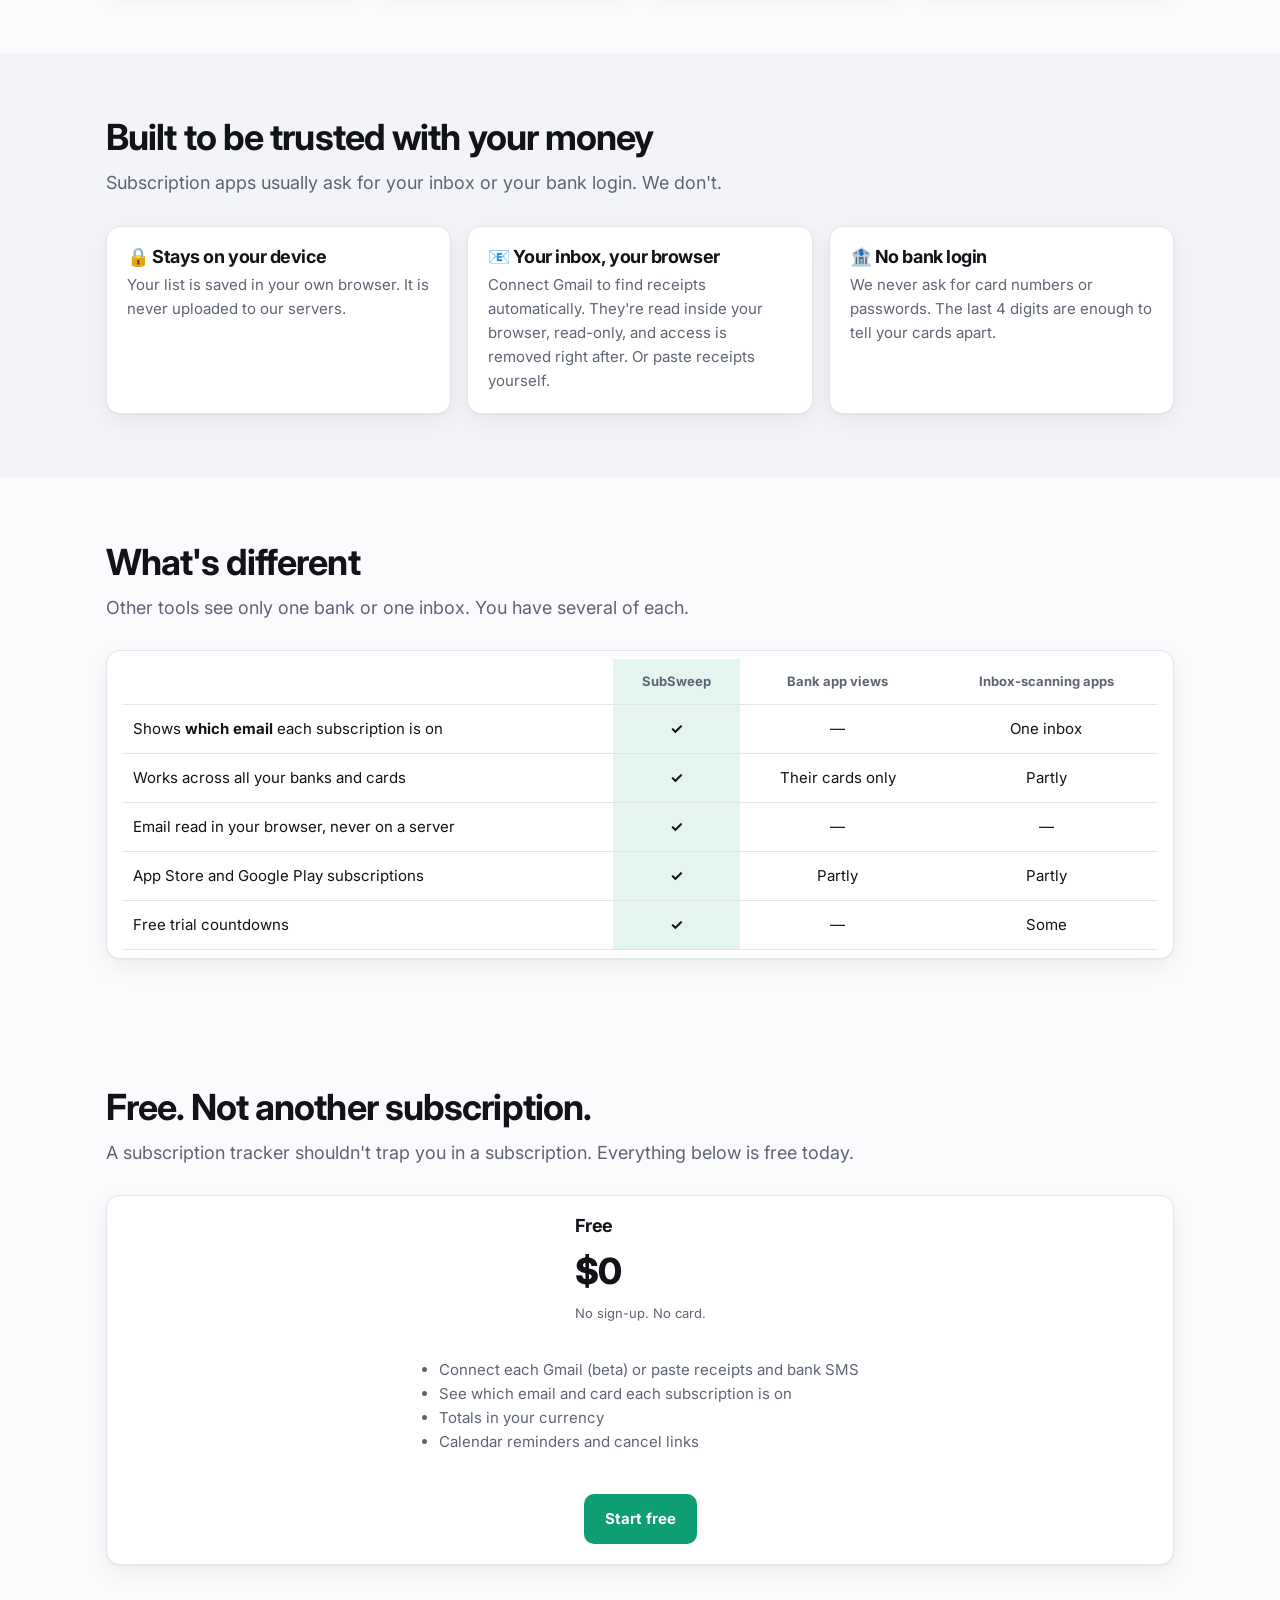
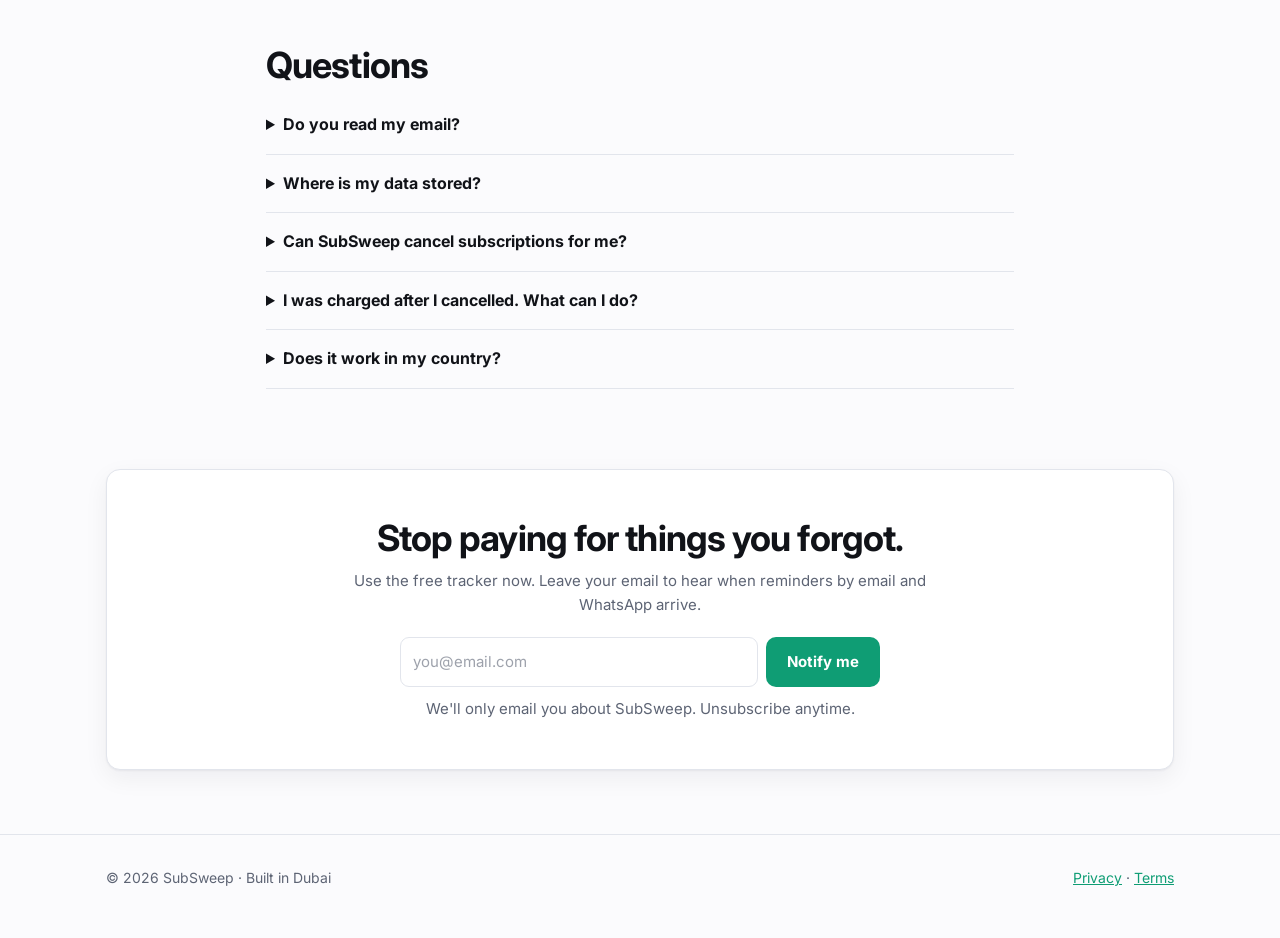
==== commit c87e1e00: "Landing image and share card: real Connect Gmail result (AED 101/mo) Co-Authored-By: Claude Opus 5.5" ====
--- a/index.html
+++ b/index.html
@@ -118,8 +118,8 @@
     </div>
 
     <figure class="card real-shot">
-      <img src="img/real-list.jpg" width="684" height="405" alt="A real SubSweep list: GitHub Copilot trial ended, Railway payment failing, Google AI Pro rising from ₹501 to ₹1,950, X Premium. Total AED 365 a month.">
-      <figcaption>A real SubSweep list from one inbox: <strong>AED 365 a month</strong>. Email and card details masked.</figcaption>
+      <img src="img/real-list.jpg" width="698" height="318" alt="A real SubSweep list found by Connect Gmail: Google AI Pro ₹501 a month, rising to ₹1,950 on 7 Feb; TradingView $15.70; X Premium AED 22. Total AED 101 a month.">
+      <figcaption>Found by Connect Gmail in one real inbox: <strong>AED 101 a month</strong>, and a price rise coming. Email masked.</figcaption>
     </figure>
   </div>
 
